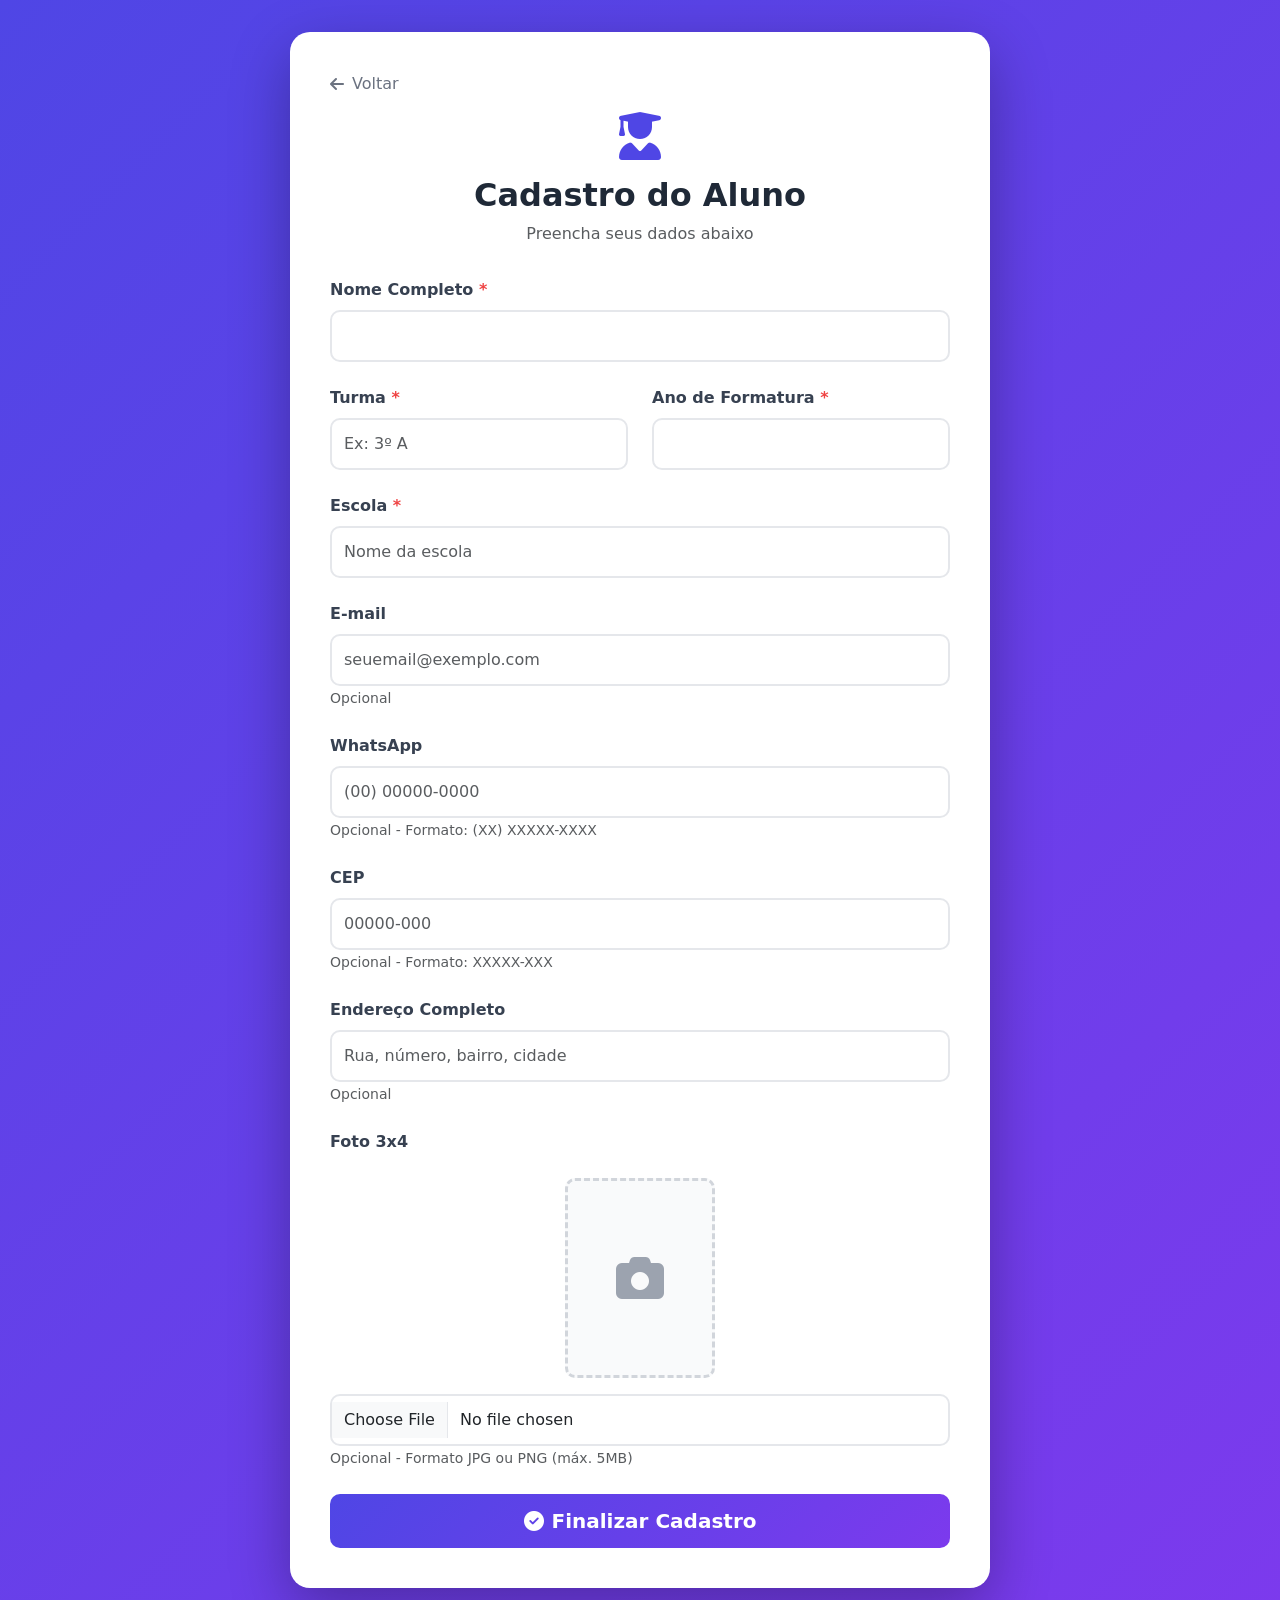
==== static/cadastro-aluno.html @ d612bf0f "atualizando..." ====
<!DOCTYPE html>
<html lang="pt-BR">
<head>
    <meta charset="UTF-8">
    <meta name="viewport" content="width=device-width, initial-scale=1.0">
    <title>Cadastro do Aluno</title>
    <link href="https://cdn.jsdelivr.net/npm/bootstrap@5.3.0/dist/css/bootstrap.min.css" rel="stylesheet">
    <link href="https://cdnjs.cloudflare.com/ajax/libs/font-awesome/6.4.0/css/all.min.css" rel="stylesheet">
    <style>
        :root {
            --primary-color: #4f46e5;
            --secondary-color: #7c3aed;
        }

        body {
            background: linear-gradient(135deg, var(--primary-color) 0%, var(--secondary-color) 100%);
            min-height: 100vh;
            padding: 2rem 0;
        }

        .form-container {
            max-width: 700px;
            margin: 0 auto;
            background: white;
            border-radius: 20px;
            padding: 2.5rem;
            box-shadow: 0 20px 60px rgba(0, 0, 0, 0.3);
            animation: fadeIn 0.5s ease-out;
        }

        @keyframes fadeIn {
            from { opacity: 0; transform: translateY(20px); }
            to { opacity: 1; transform: translateY(0); }
        }

        .form-header {
            text-align: center;
            margin-bottom: 2rem;
        }

        .form-header i {
            font-size: 3rem;
            color: var(--primary-color);
            margin-bottom: 1rem;
        }

        .form-header h2 {
            color: #1f2937;
            font-weight: 700;
        }

        .form-label {
            font-weight: 600;
            color: #374151;
            margin-bottom: 0.5rem;
        }

        .form-label .required {
            color: #ef4444;
        }

        .form-control, .form-select {
            border-radius: 10px;
            border: 2px solid #e5e7eb;
            padding: 0.75rem;
            transition: all 0.3s ease;
        }

        .form-control:focus, .form-select:focus {
            border-color: var(--primary-color);
            box-shadow: 0 0 0 0.2rem rgba(79, 70, 229, 0.25);
        }

        .foto-preview {
            width: 150px;
            height: 200px;
            border: 3px dashed #d1d5db;
            border-radius: 10px;
            display: flex;
            align-items: center;
            justify-content: center;
            margin: 1rem auto;
            overflow: hidden;
            background: #f9fafb;
        }

        .foto-preview img {
            width: 100%;
            height: 100%;
            object-fit: cover;
        }

        .foto-preview i {
            font-size: 3rem;
            color: #9ca3af;
        }

        .btn-primary {
            background: linear-gradient(135deg, var(--primary-color), var(--secondary-color));
            border: none;
            padding: 0.75rem 2rem;
            border-radius: 10px;
            font-weight: 600;
            transition: all 0.3s ease;
        }

        .btn-primary:hover {
            transform: translateY(-2px);
            box-shadow: 0 10px 25px rgba(79, 70, 229, 0.4);
        }

        .btn-voltar {
            color: #6b7280;
            text-decoration: none;
            display: inline-flex;
            align-items: center;
            gap: 0.5rem;
            margin-bottom: 1rem;
            transition: color 0.3s ease;
        }

        .btn-voltar:hover {
            color: var(--primary-color);
        }

        .alert {
            border-radius: 10px;
            border: none;
        }
    </style>
</head>
<body>
    <div class="container">
        <div class="form-container">
            <a href="index.html" class="btn-voltar">
                <i class="fas fa-arrow-left"></i> Voltar
            </a>

            <div class="form-header">
                <i class="fas fa-user-graduate"></i>
                <h2>Cadastro do Aluno</h2>
                <p class="text-muted">Preencha seus dados abaixo</p>
            </div>

            <div id="alertContainer"></div>

            <form id="formAluno" enctype="multipart/form-data">
                <!-- Dados Pessoais -->
                <div class="mb-4">
                    <label class="form-label">Nome Completo <span class="required">*</span></label>
                    <input type="text" class="form-control" name="nome" required>
                </div>

                <div class="row mb-4">
                    <div class="col-md-6">
                        <label class="form-label">Turma <span class="required">*</span></label>
                        <input type="text" class="form-control" name="turma" placeholder="Ex: 3º A" required>
                    </div>
                    <div class="col-md-6">
                        <label class="form-label">Ano de Formatura <span class="required">*</span></label>
                        <input type="number" class="form-control" name="ano_formatura" min="2024" max="2030" required>
                    </div>
                </div>

                <div class="mb-4">
                    <label class="form-label">Escola <span class="required">*</span></label>
                    <input type="text" class="form-control" name="escola" placeholder="Nome da escola" required>
                </div>

                <!-- Contato -->
                <div class="mb-4">
                    <label class="form-label">E-mail</label>
                    <input type="email" class="form-control" name="email" placeholder="seuemail@exemplo.com">
                    <small class="text-muted">Opcional</small>
                </div>

                <div class="mb-4">
                    <label class="form-label">WhatsApp</label>
                    <input type="text" class="form-control" name="whatsapp" placeholder="(00) 00000-0000" maxlength="15">
                    <small class="text-muted">Opcional - Formato: (XX) XXXXX-XXXX</small>
                </div>

                <!-- Endereço -->
                <div class="mb-4">
                    <label class="form-label">CEP</label>
                    <input type="text" class="form-control" name="cep" placeholder="00000-000" maxlength="9">
                    <small class="text-muted">Opcional - Formato: XXXXX-XXX</small>
                </div>

                <div class="mb-4">
                    <label class="form-label">Endereço Completo</label>
                    <input type="text" class="form-control" name="endereco" placeholder="Rua, número, bairro, cidade">
                    <small class="text-muted">Opcional</small>
                </div>

                <!-- Foto -->
                <div class="mb-4">
                    <label class="form-label">Foto 3x4</label>
                    <div class="foto-preview" id="fotoPreview">
                        <i class="fas fa-camera"></i>
                    </div>
                    <input type="file" class="form-control" name="foto" id="inputFoto" accept="image/jpeg,image/jpg,image/png">
                    <small class="text-muted">Opcional - Formato JPG ou PNG (máx. 5MB)</small>
                </div>

                <!-- Botão Submit -->
                <div class="text-center">
                    <button type="submit" class="btn btn-primary btn-lg w-100" id="btnSubmit">
                        <i class="fas fa-check-circle me-2"></i>Finalizar Cadastro
                    </button>
                </div>
            </form>
        </div>
    </div>

    <script src="https://cdn.jsdelivr.net/npm/bootstrap@5.3.0/dist/js/bootstrap.bundle.min.js"></script>
    <script src="js/cadastro-aluno.js"></script>
</body>
</html>
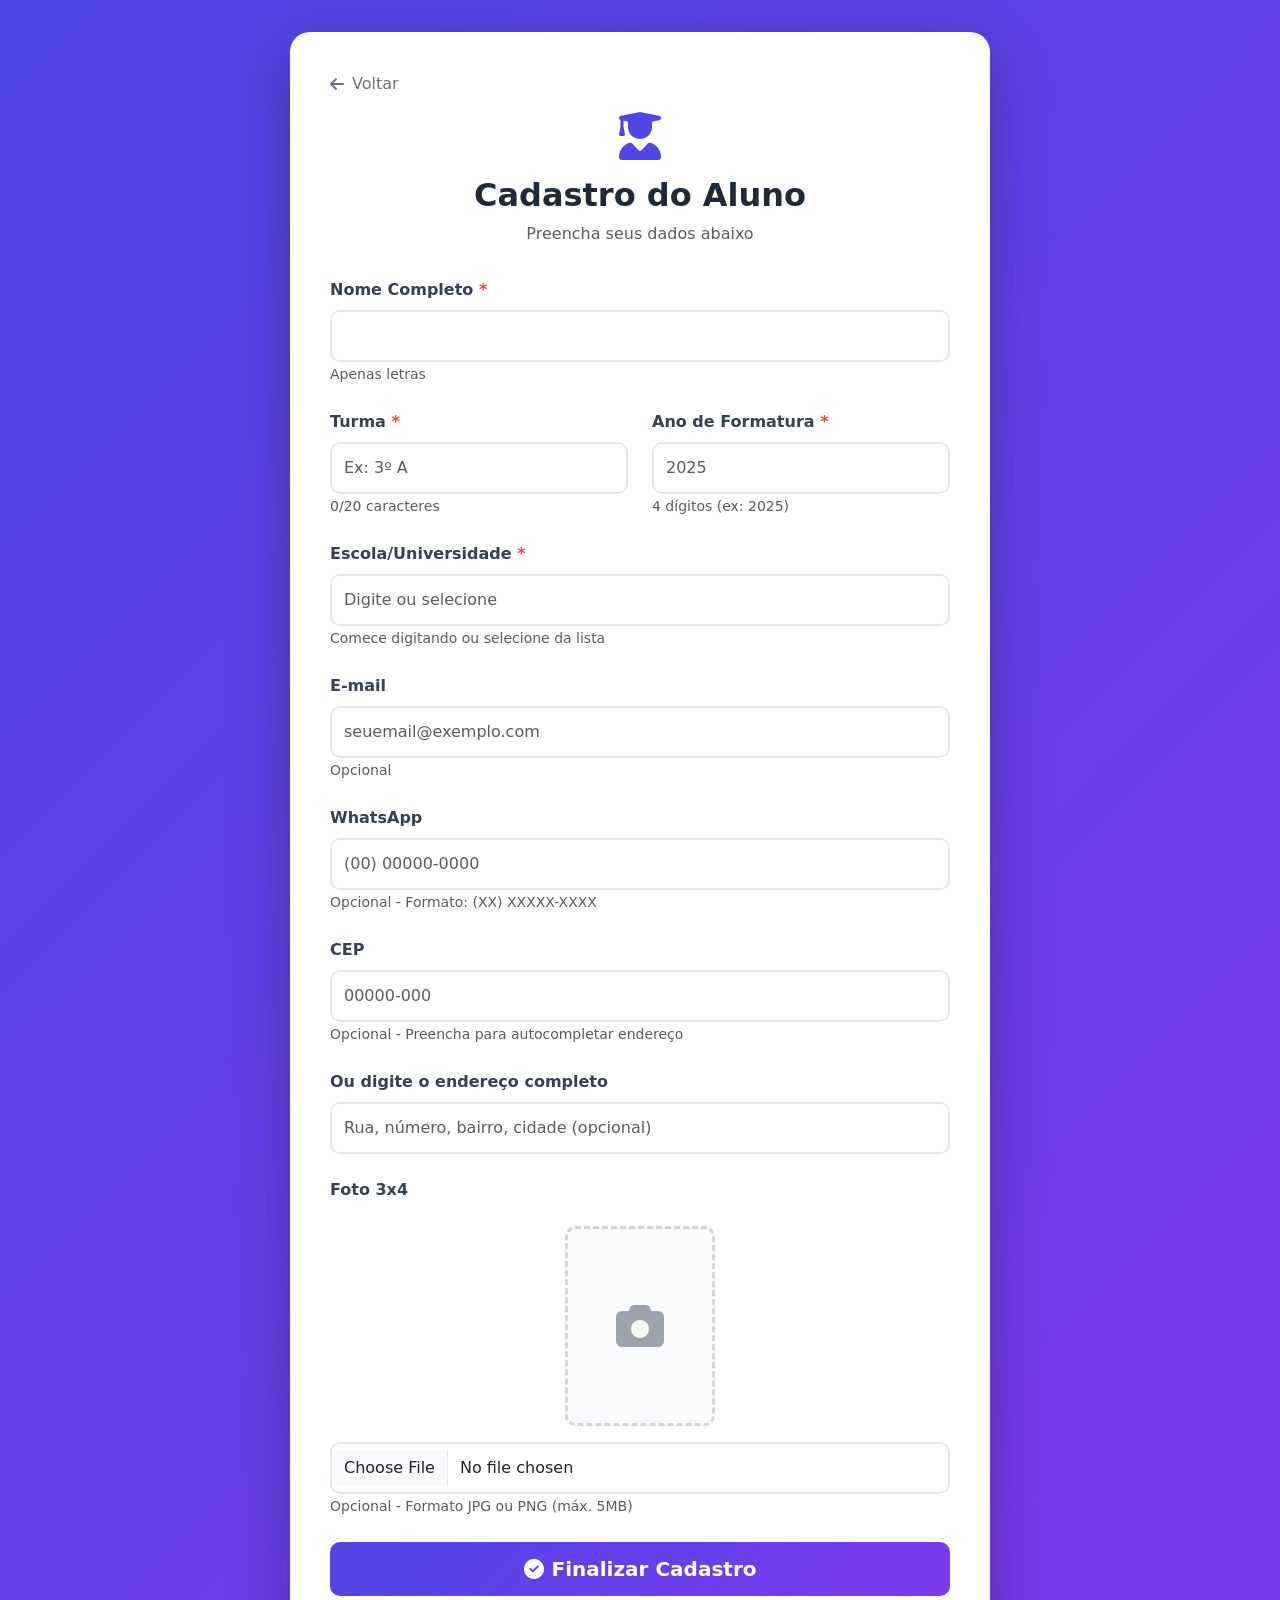
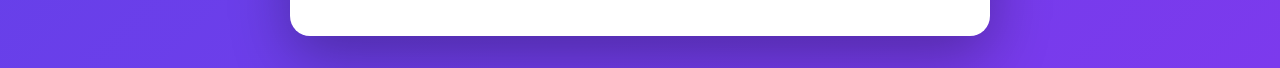
==== commit 75afa344: "atualizando..." ====
--- a/static/cadastro-aluno.html
+++ b/static/cadastro-aluno.html
@@ -148,23 +148,57 @@
                 <!-- Dados Pessoais -->
                 <div class="mb-4">
                     <label class="form-label">Nome Completo <span class="required">*</span></label>
-                    <input type="text" class="form-control" name="nome" required>
+                    <input type="text" class="form-control" name="nome" id="inputNome" pattern="[A-Za-zÀ-ÿ\s']+" title="Apenas letras e espaços" required>
+                    <small class="text-muted">Apenas letras</small>
                 </div>
 
                 <div class="row mb-4">
                     <div class="col-md-6">
                         <label class="form-label">Turma <span class="required">*</span></label>
-                        <input type="text" class="form-control" name="turma" placeholder="Ex: 3º A" required>
+                        <input type="text" class="form-control" name="turma" id="inputTurma" placeholder="Ex: 3º A" maxlength="20" required>
+                        <small class="text-muted"><span id="contadorTurma">0</span>/20 caracteres</small>
                     </div>
                     <div class="col-md-6">
                         <label class="form-label">Ano de Formatura <span class="required">*</span></label>
-                        <input type="number" class="form-control" name="ano_formatura" min="2024" max="2030" required>
-                    </div>
-                </div>
-
-                <div class="mb-4">
-                    <label class="form-label">Escola <span class="required">*</span></label>
-                    <input type="text" class="form-control" name="escola" placeholder="Nome da escola" required>
+                        <input type="number" class="form-control" name="ano_formatura" id="inputAno" min="2024" max="2035" maxlength="4" placeholder="2025" required>
+                        <small class="text-muted">4 dígitos (ex: 2025)</small>
+                    </div>
+                </div>
+
+                <div class="mb-4">
+                    <label class="form-label">Escola/Universidade <span class="required">*</span></label>
+                    <input list="escolasBrasil" class="form-control" name="escola" id="inputEscola" placeholder="Digite ou selecione" required>
+                    <datalist id="escolasBrasil">
+                        <option value="Universidade de São Paulo (USP)">
+                        <option value="Universidade Federal do Rio de Janeiro (UFRJ)">
+                        <option value="Universidade Estadual de Campinas (UNICAMP)">
+                        <option value="Universidade Federal de Minas Gerais (UFMG)">
+                        <option value="Universidade Federal do Rio Grande do Sul (UFRGS)">
+                        <option value="Universidade de Brasília (UnB)">
+                        <option value="Universidade Federal de São Paulo (UNIFESP)">
+                        <option value="Universidade Federal de Santa Catarina (UFSC)">
+                        <option value="Universidade Federal do Paraná (UFPR)">
+                        <option value="Universidade Federal da Bahia (UFBA)">
+                        <option value="Universidade Federal de Pernambuco (UFPE)">
+                        <option value="Universidade Federal Fluminense (UFF)">
+                        <option value="Universidade Federal do Ceará (UFC)">
+                        <option value="Universidade Federal de Goiás (UFG)">
+                        <option value="Universidade Federal do Pará (UFPA)">
+                        <option value="Pontifícia Universidade Católica do Rio de Janeiro (PUC-Rio)">
+                        <option value="Pontifícia Universidade Católica de São Paulo (PUC-SP)">
+                        <option value="Universidade Federal de São Carlos (UFSCar)">
+                        <option value="Universidade Federal do Espírito Santo (UFES)">
+                        <option value="Universidade Federal de Juiz de Fora (UFJF)">
+                        <option value="Outra escola não listada">
+                    </datalist>
+                    <small class="text-muted">Comece digitando ou selecione da lista</small>
+                </div>
+
+                <!-- Campo para "Outra escola" -->
+                <div class="mb-4" id="divOutraEscola" style="display: none;">
+                    <label class="form-label">Nome da Escola/Universidade <span class="required">*</span></label>
+                    <input type="text" class="form-control" name="outra_escola" id="inputOutraEscola" maxlength="100" placeholder="Digite o nome completo da instituição">
+                    <small class="text-muted">Máximo 100 caracteres</small>
                 </div>
 
                 <!-- Contato -->
@@ -176,21 +210,56 @@
 
                 <div class="mb-4">
                     <label class="form-label">WhatsApp</label>
-                    <input type="text" class="form-control" name="whatsapp" placeholder="(00) 00000-0000" maxlength="15">
+                    <input type="text" class="form-control" name="whatsapp" id="inputWhatsApp" placeholder="(00) 00000-0000" maxlength="15">
                     <small class="text-muted">Opcional - Formato: (XX) XXXXX-XXXX</small>
                 </div>
 
-                <!-- Endereço -->
+                <!-- CEP e Endereço -->
                 <div class="mb-4">
                     <label class="form-label">CEP</label>
-                    <input type="text" class="form-control" name="cep" placeholder="00000-000" maxlength="9">
-                    <small class="text-muted">Opcional - Formato: XXXXX-XXX</small>
-                </div>
-
-                <div class="mb-4">
-                    <label class="form-label">Endereço Completo</label>
-                    <input type="text" class="form-control" name="endereco" placeholder="Rua, número, bairro, cidade">
-                    <small class="text-muted">Opcional</small>
+                    <input type="text" class="form-control" name="cep" id="inputCEP" placeholder="00000-000" maxlength="9">
+                    <small class="text-muted">Opcional - Preencha para autocompletar endereço</small>
+                </div>
+
+                <!-- Campos de endereço (aparecem após buscar CEP) -->
+                <div id="camposEndereco" style="display: none;">
+                    <div class="mb-3">
+                        <label class="form-label">Logradouro</label>
+                        <input type="text" class="form-control" name="logradouro" id="inputLogradouro" readonly>
+                    </div>
+                    
+                    <div class="row mb-3">
+                        <div class="col-md-8">
+                            <label class="form-label">Bairro</label>
+                            <input type="text" class="form-control" name="bairro" id="inputBairro" readonly>
+                        </div>
+                        <div class="col-md-4">
+                            <label class="form-label">Número <span class="required">*</span></label>
+                            <input type="text" class="form-control" name="numero" id="inputNumero" placeholder="123">
+                        </div>
+                    </div>
+                    
+                    <div class="mb-3">
+                        <label class="form-label">Complemento</label>
+                        <input type="text" class="form-control" name="complemento" id="inputComplemento" placeholder="Apto, Bloco, etc (opcional)">
+                    </div>
+                    
+                    <div class="row mb-3">
+                        <div class="col-md-8">
+                            <label class="form-label">Cidade</label>
+                            <input type="text" class="form-control" name="cidade" id="inputCidade" readonly>
+                        </div>
+                        <div class="col-md-4">
+                            <label class="form-label">Estado</label>
+                            <input type="text" class="form-control" name="estado" id="inputEstado" readonly>
+                        </div>
+                    </div>
+                </div>
+
+                <!-- Endereço manual (se não preencher CEP) -->
+                <div class="mb-4" id="enderecoManual">
+                    <label class="form-label">Ou digite o endereço completo</label>
+                    <input type="text" class="form-control" name="endereco" placeholder="Rua, número, bairro, cidade (opcional)">
                 </div>
 
                 <!-- Foto -->
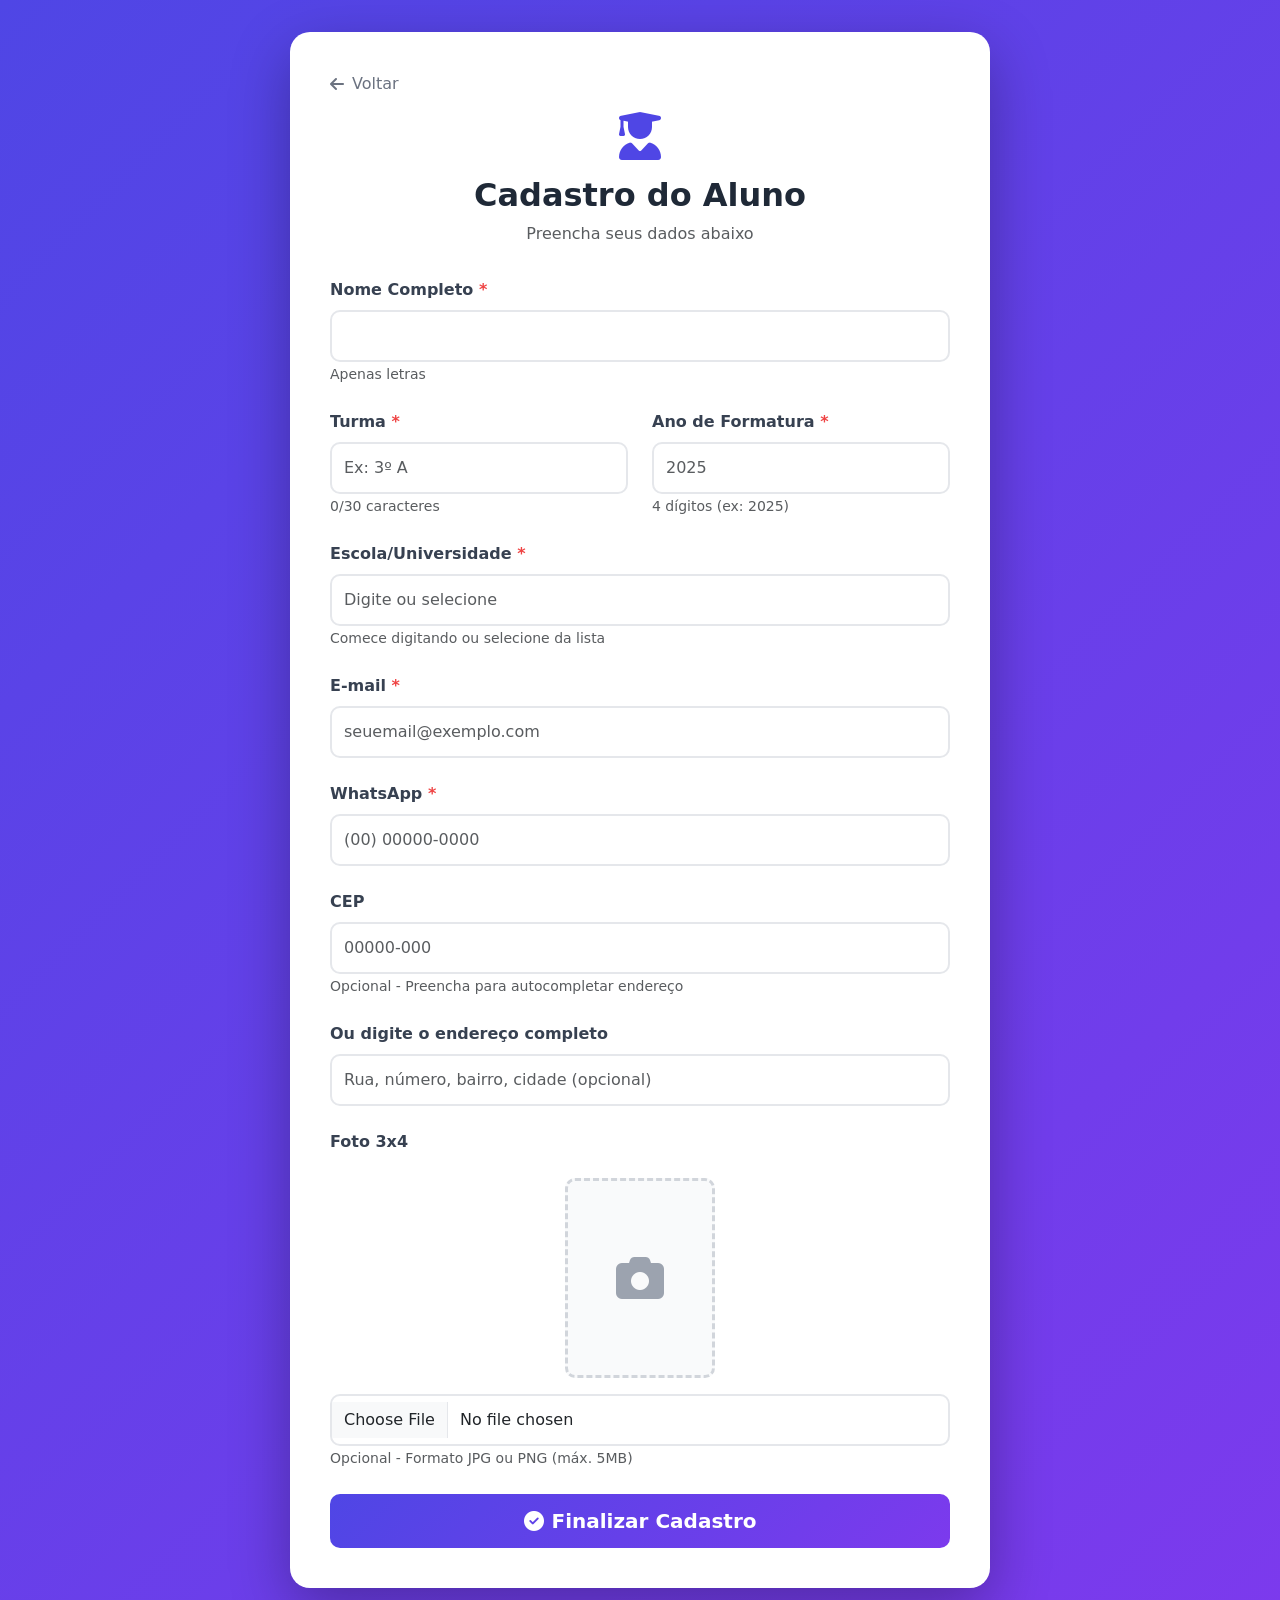
==== commit d6a89516: "atualizando..." ====
--- a/static/cadastro-aluno.html
+++ b/static/cadastro-aluno.html
@@ -155,8 +155,8 @@
                 <div class="row mb-4">
                     <div class="col-md-6">
                         <label class="form-label">Turma <span class="required">*</span></label>
-                        <input type="text" class="form-control" name="turma" id="inputTurma" placeholder="Ex: 3º A" maxlength="20" required>
-                        <small class="text-muted"><span id="contadorTurma">0</span>/20 caracteres</small>
+                        <input type="text" class="form-control" name="turma" id="inputTurma" placeholder="Ex: 3º A" maxlength="30" required>
+                        <small class="text-muted"><span id="contadorTurma">0</span>/30 caracteres</small>
                     </div>
                     <div class="col-md-6">
                         <label class="form-label">Ano de Formatura <span class="required">*</span></label>
@@ -167,8 +167,9 @@
 
                 <div class="mb-4">
                     <label class="form-label">Escola/Universidade <span class="required">*</span></label>
-                    <input list="escolasBrasil" class="form-control" name="escola" id="inputEscola" placeholder="Digite ou selecione" required>
+                    <input list="escolasBrasil" class="form-control" name="escola" id="inputEscola" placeholder="Digite ou selecione" autocomplete="off" required>
                     <datalist id="escolasBrasil">
+                        <!-- Universidades Federais -->
                         <option value="Universidade de São Paulo (USP)">
                         <option value="Universidade Federal do Rio de Janeiro (UFRJ)">
                         <option value="Universidade Estadual de Campinas (UNICAMP)">
@@ -184,11 +185,48 @@
                         <option value="Universidade Federal do Ceará (UFC)">
                         <option value="Universidade Federal de Goiás (UFG)">
                         <option value="Universidade Federal do Pará (UFPA)">
-                        <option value="Pontifícia Universidade Católica do Rio de Janeiro (PUC-Rio)">
-                        <option value="Pontifícia Universidade Católica de São Paulo (PUC-SP)">
                         <option value="Universidade Federal de São Carlos (UFSCar)">
                         <option value="Universidade Federal do Espírito Santo (UFES)">
                         <option value="Universidade Federal de Juiz de Fora (UFJF)">
+                        <option value="Universidade Federal do Amazonas (UFAM)">
+                        <option value="Universidade Federal de Viçosa (UFV)">
+                        <option value="Universidade Federal do Rio Grande do Norte (UFRN)">
+                        <option value="Universidade Federal de Santa Maria (UFSM)">
+                        <option value="Universidade Federal de Uberlândia (UFU)">
+                        <option value="Universidade Federal da Paraíba (UFPB)">
+                        <option value="Universidade Federal de Sergipe (UFS)">
+                        <option value="Universidade Federal do Maranhão (UFMA)">
+                        <option value="Universidade Federal de Mato Grosso (UFMT)">
+                        <option value="Universidade Federal de Pelotas (UFPel)">
+                        <option value="Universidade Federal Rural do Rio de Janeiro (UFRRJ)">
+                        <option value="Universidade Federal de Lavras (UFLA)">
+                        
+                        <!-- Universidades Estaduais -->
+                        <option value="Universidade Estadual Paulista (UNESP)">
+                        <option value="Universidade do Estado do Rio de Janeiro (UERJ)">
+                        <option value="Universidade Estadual de Londrina (UEL)">
+                        <option value="Universidade Estadual de Maringá (UEM)">
+                        <option value="Universidade Estadual de Ponta Grossa (UEPG)">
+                        
+                        <!-- Universidades Particulares -->
+                        <option value="Pontifícia Universidade Católica do Rio de Janeiro (PUC-Rio)">
+                        <option value="Pontifícia Universidade Católica de São Paulo (PUC-SP)">
+                        <option value="Pontifícia Universidade Católica do Rio Grande do Sul (PUC-RS)">
+                        <option value="Pontifícia Universidade Católica de Minas Gerais (PUC-MG)">
+                        <option value="Pontifícia Universidade Católica do Paraná (PUC-PR)">
+                        <option value="Universidade Presbiteriana Mackenzie">
+                        <option value="Fundação Getúlio Vargas (FGV)">
+                        <option value="Insper Instituto de Ensino e Pesquisa">
+                        <option value="Universidade Anhembi Morumbi">
+                        <option value="Universidade Paulista (UNIP)">
+                        <option value="Universidade Nove de Julho (UNINOVE)">
+                        <option value="Centro Universitário FAM">
+                        
+                        <!-- Escolas Técnicas -->
+                        <option value="Instituto Federal de São Paulo (IFSP)">
+                        <option value="Centro Paula Souza (ETEC)">
+                        <option value="Colégio Técnico Industrial (CTI)">
+                        
                         <option value="Outra escola não listada">
                     </datalist>
                     <small class="text-muted">Comece digitando ou selecione da lista</small>
@@ -197,21 +235,19 @@
                 <!-- Campo para "Outra escola" -->
                 <div class="mb-4" id="divOutraEscola" style="display: none;">
                     <label class="form-label">Nome da Escola/Universidade <span class="required">*</span></label>
-                    <input type="text" class="form-control" name="outra_escola" id="inputOutraEscola" maxlength="100" placeholder="Digite o nome completo da instituição">
-                    <small class="text-muted">Máximo 100 caracteres</small>
+                    <input type="text" class="form-control" name="outra_escola" id="inputOutraEscola" maxlength="150" placeholder="Digite o nome completo da instituição">
+                    <small class="text-muted">Máximo 150 caracteres</small>
                 </div>
 
                 <!-- Contato -->
                 <div class="mb-4">
-                    <label class="form-label">E-mail</label>
-                    <input type="email" class="form-control" name="email" placeholder="seuemail@exemplo.com">
-                    <small class="text-muted">Opcional</small>
-                </div>
-
-                <div class="mb-4">
-                    <label class="form-label">WhatsApp</label>
-                    <input type="text" class="form-control" name="whatsapp" id="inputWhatsApp" placeholder="(00) 00000-0000" maxlength="15">
-                    <small class="text-muted">Opcional - Formato: (XX) XXXXX-XXXX</small>
+                    <label class="form-label">E-mail <span class="required">*</span></label>
+                    <input type="email" class="form-control" name="email" id="inputEmail" placeholder="seuemail@exemplo.com" required>
+                </div>
+
+                <div class="mb-4">
+                    <label class="form-label">WhatsApp <span class="required">*</span></label>
+                    <input type="text" class="form-control" name="whatsapp" id="inputWhatsApp" placeholder="(00) 00000-0000" maxlength="15" required>
                 </div>
 
                 <!-- CEP e Endereço -->
